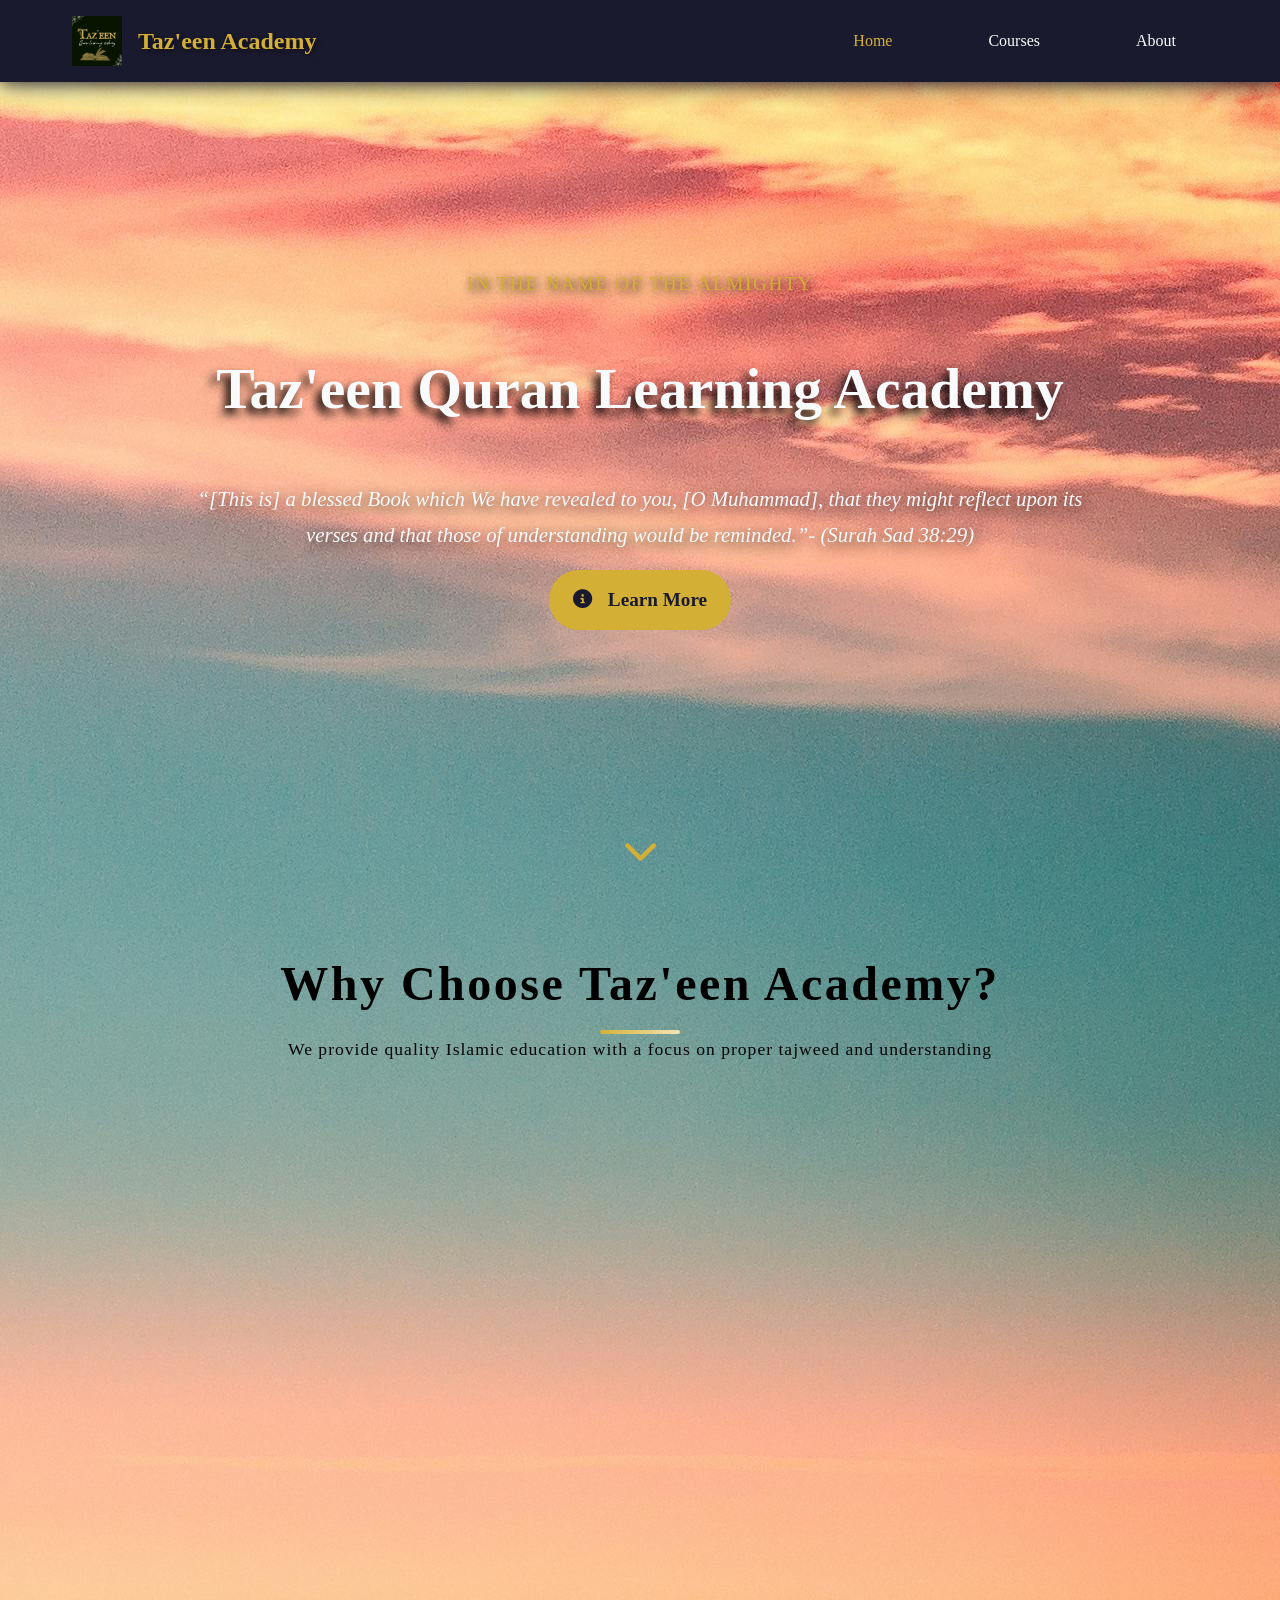
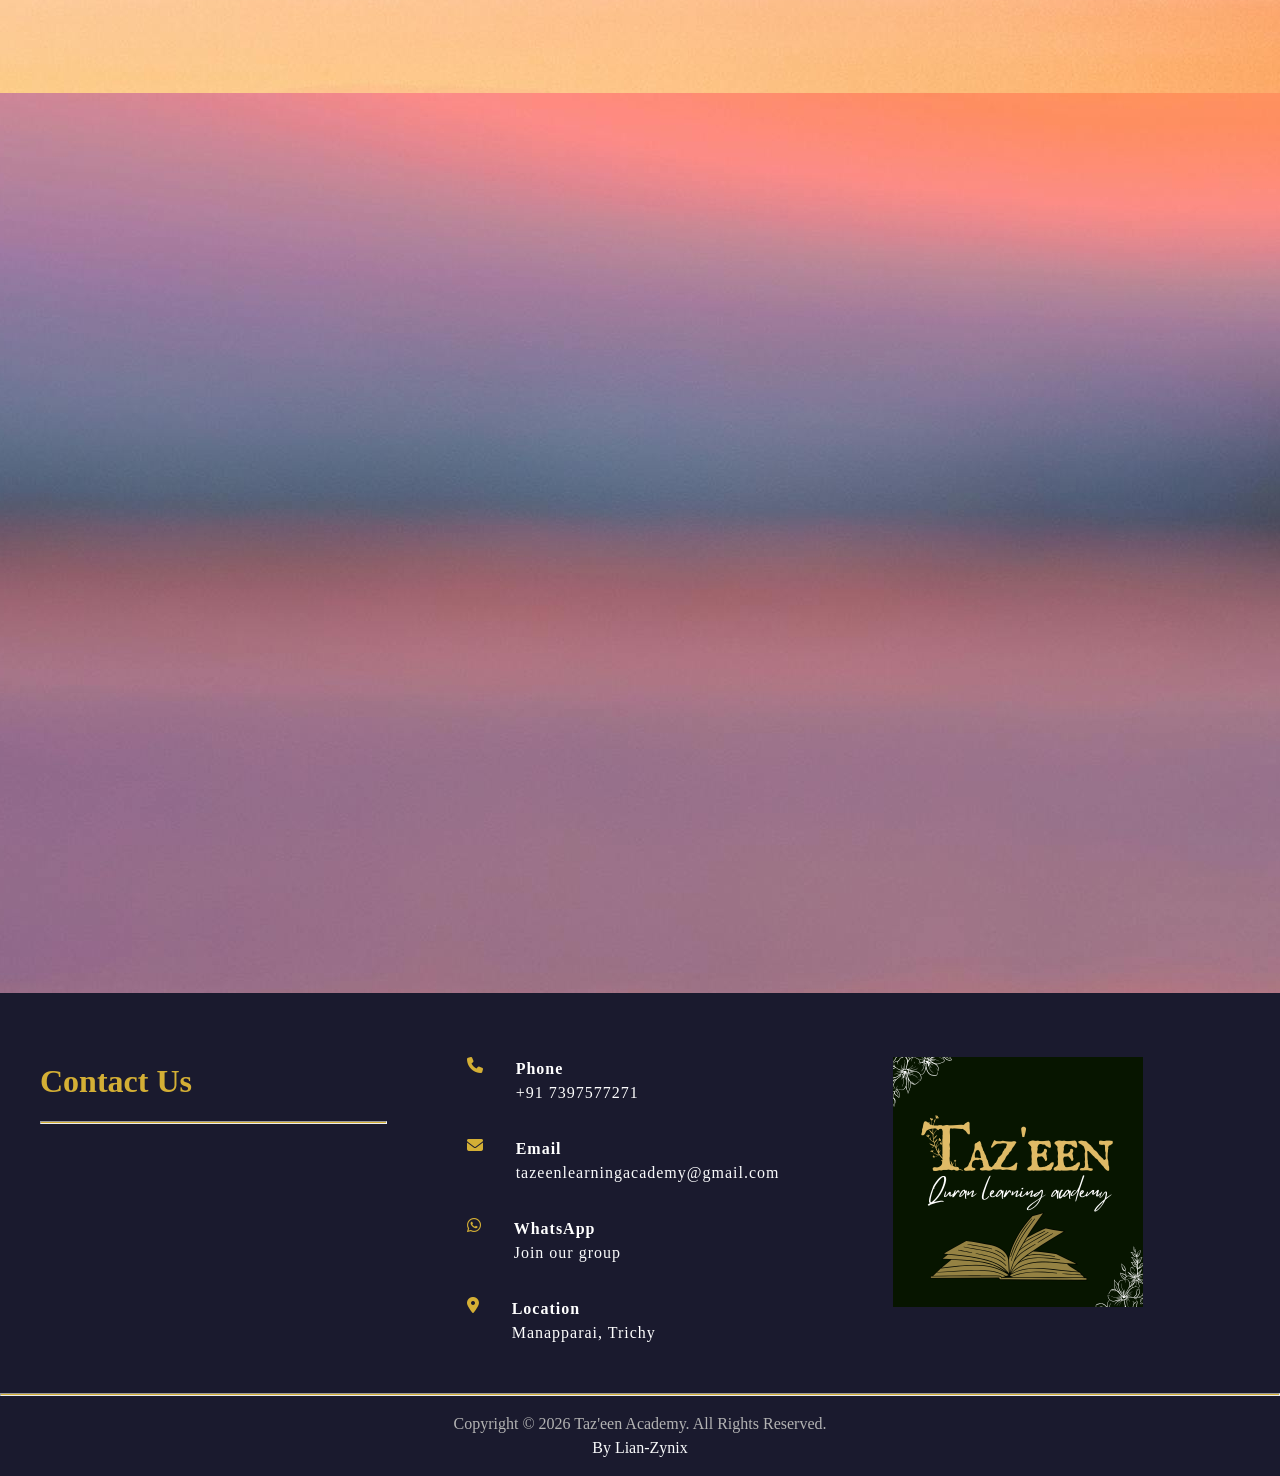
==== Taz'een Academy/index.html @ 97cbe6bc "Add files via upload" ====
<!DOCTYPE html>
<html lang="en">
<head>
    <meta charset="UTF-8">
    <meta name="viewport" content="width=device-width, initial-scale=1.0">
    <link rel="icon" type="image/png" href="Image/Tazeen.png">
    <title>Home | Taz'een Academy | Pool of Knowledge</title>
    <link rel="stylesheet" href="styles.css">
    <link rel="stylesheet" href="https://cdnjs.cloudflare.com/ajax/libs/font-awesome/6.4.0/css/all.min.css">
</head>
<body>

<!--Navigation Content-->

    <nav class="navbar">
        <div class="nav-container">
            <div class="logo">
                <img src="Image/Tazeen.png" alt="Taz'een Academy Logo" class="logo-icon">
                <span><a href="index.html" class="logo-text">Taz'een Academy</a></span>
            </div>
            <ul class="nav-menu">
                <li><a href="index.html" class="active" >Home</a></li>
                <li><a href="course.html">Courses</a></li>
                <!-- <li><a href="donate.html">Donate</a></li> -->
                <li><a href="about.html">About</a></li>
            </ul>
            <div class="hamburger">
                <span></span>
                <span></span>
                <span></span>
            </div>
        </div>
    </nav>

<!--Header Content-->

    <div class="hd">
        <div class="hd-content">
            <p class="hd-start">In The Name Of The Almighty</p>
            <h1 class="hd-title">Taz'een Quran Learning Academy</h1>
            <p class="hd-verse">“[This is] a blessed Book which We have revealed to you, [O Muhammad], that they might reflect upon its verses and that those of understanding would be reminded.”- (Surah Sad 38:29)</p>
            <div class="hd-buttons">
                <a href="about.html" class="btn-about">
                    <i class="fas fa-info-circle"></i> Learn More
                </a>
            </div>
        </div>
        <div class="scroll-down">
            <i class="fas fa-chevron-down"></i>
        </div>
    </div>

<!--Main Content-->

    <main class="mcon">
        <div class="mcon-head">
            <h2>Why Choose Taz'een Academy?</h2>
            <p>We provide quality Islamic education with a focus on proper tajweed and understanding</p>
        </div>
        <div class="fade-in">
            <div class="mcon-grid">
                <div class="mcon-card">
                    <div class="mcon-icon">
                        <i class="fas fa-quran"></i>
                    </div>
                    <h3>About Us</h3>
                    <p>Tazeen Learning Academy is dedicated to providing authentic Islamic knowledge with proper tajweed and
                        understanding. We believe in nurturing students with a strong foundation in Quran and Sunnah.</p>
                </div>
                <div class="mcon-card featured">
                    <div class="mcon-icon">
                        <i class="fas fa-bullseye"></i>
                    </div>
                    <h3>Our Mission</h3>
                    <p>To provide authentic Islamic knowledge with proper tajweed and understanding, making Quranic education accessible to all.</p>
                </div>
                <div class="mcon-card">
                    <div class="mcon-icon">
                        <i class="fas fa-eye"></i>
                    </div>
                    <h3>Our Vision</h3>
                    <p>To build confident students grounded in Quran and Sunnah, ready to practice and share Islamic knowledge from a young age.</p>
                </div>
            </div>
        </div>
    </main>

<!--CTA Section-->

    <div class="info-section">
        <div class="fade-in">
            <div class="info-container">
                <div class="info-sect-left">
                    <div class="info-sect-left-inner">
                        <h2>Start Your Quran Learning Journey<br>Today!</h2>
                        <p>Join our WhatsApp group and connect with our community of learners</p>
                        <a href="https://chat.whatsapp.com/HUBTLFQeHXgHSsPPUYZzx8" target="_blank" class="btn-whatsapp">
                            <i class="fab fa-whatsapp"></i> Chat with us
                        </a>
                        <p>Whether you have a question, want to start a project or simply want to connect. Feel free to send us a message in the contact form</p>
                    </div>
                </div>
                <div class="info-sect-right">
                    <div class="info-sect-right-inner">
                        <h2>Ready? Join Us!</h2>
                        <section class="form">
                            <form action="https://formsubmit.co/mohamedaslam0709@gmail.com" method="POST">
                                <!--/submit-form-endpoint-->
                                <!-- Text Input -->
                                <div class="form-group">
                                    <label for="fullname">Full Name:</label>
                                    <input type="text" id="fullname" name="fullname" required>
                                </div>
                                <!-- Email Input -->
                                <div class="form-group">
                                    <label for="email">Email Address:</label>
                                    <input type="email" id="email" name="email" required>
                                </div>
                                <!-- Tel Input -->
                                <div class="form-group">
                                    <label for="phone">Phone Number:</label>
                                    <input type="tel" id="phone" name="phone" pattern="[0-9]{10}" required>
                                </div>
                                <!-- Textarea -->
                                <div class="form-group">
                                    <label for="notes">Additional Notes:</label>
                                    <textarea id="notes" name="notes" rows="3"></textarea>
                                </div>
                                <!-- Submit Button -->
                                <div class="form-group">
                                    <button type="submit" class="submit-btn">
                                        Submit Information
                                    </button>
                                </div>
                            </form>
                        </section>
                    </div>
                </div>
            </div>
        </div>
    </div>

<!--Footer Content-->

    <footer class="footer">
        <div class="footer-content">
            <div class="footer-section">
                <h1>Contact Us</h1>
                <hr>
            </div>
            <div class="footer-section">
                <div class="footer-item">
                    <i class="fas fa-phone"></i>
                    <div>
                        <h4>Phone</h4>
                        <p>+91 7397577271</p>
                    </div>
                </div>
                <div class="footer-item">
                    <i class="fas fa-envelope"></i>
                    <div>
                        <h4>Email</h4>
                        <a href="mailto:tazeenlearningacademy@gmail.com">tazeenlearningacademy@gmail.com</a>
                    </div>
                </div>
                <div class="footer-item">
                    <i class="fab fa-whatsapp"></i>
                    <div>
                        <h4>WhatsApp</h4>
                        <a href="https://chat.whatsapp.com/HUBTLFQeHXgHSsPPUYZzx8" target="_blank">Join our group</a>
                    </div>
                </div>
                <div class="footer-item">
                    <i class="fas fa-map-marker-alt"></i>
                    <div>
                        <h4>Location</h4>
                        <p>Manapparai, Trichy</p>
                    </div>
                </div>
            </div>
            <div class="footer-icon">
                <img src="Image/Tazeen.png" alt="Taz'een Academy Logo" class="logo-icon bottom">
            </div>
        </div>
        <div class="footer-bottom">
            <hr><p>Copyright &copy; 2026 Taz'een Academy. All Rights Reserved.<br>
            <a href="mailto:lianzynix.official@gmail.com">By Lian-Zynix</a>
        </div>
    </footer>

<!--Mobile Menu Content-->

    <script>

        // Mobile menu toggle:

            const hamburger = document.querySelector('.hamburger');
            const navMenu = document.querySelector('.nav-menu');
    
            hamburger.addEventListener('click', () => {
                navMenu.classList.toggle('active');
                hamburger.classList.toggle('active');
            });

        // Close menu when clicking a link:

            document.querySelectorAll('.nav-menu li a').forEach(link => {
                link.addEventListener('click', () => {
                    navMenu.classList.remove('active');
                    hamburger.classList.remove('active');
                });
            });

        // Scroll to see animation for class 'fade-in':
        const fadeElements = document.querySelectorAll('.fade-in');

        // Creating an Intersection Observer:

        const observer = new IntersectionObserver((entries) => {
            entries.forEach(entry => {
                if (entry.isIntersecting) {
                    // Add the 'active' class when the element is in view
                    entry.target.classList.add('active');
                } else {
                    // Optionally remove the 'active' class when out of view
                    entry.target.classList.remove('active');
                }
            });
        }, {
            threshold: 0.2 // Trigger when 20% of the element is visible
        });
        // Observe each element
        fadeElements.forEach(el => observer.observe(el));

    </script>
</body>
</html>
---- Taz'een Academy/styles.css ----
/* Body-Content */

*{
    margin: 0;
    padding: 0;
    box-sizing: border-box;
}
body{
    color: hsl(210, 10%, 84%);
    line-height: 1.5;
    background: url(Image/bgimg2.jpg) center;
}

/* Color Variables */

:root {
    --primary-color: hsl(142, 70%, 49%);
    --secondary-color: hsl(173, 77%, 31%);
    --accent-color: hsl(173, 86%, 20%);
    --dark-color: hsl(240, 28%, 14%);
    --light-color: hsl(210, 17%, 98%);
    --gold-color: hsl(46, 65%, 52%);
    --gradient-primary: linear-gradient(135deg, hsl(229, 76%, 66%) 0%, hsl(270, 37%, 46%) 100%);
    --gradient-gold: linear-gradient(135deg, hsl(46, 65%, 52%) 0%, hsl(45, 74%, 84%) 100%);
}

/*Navigation-Content*/

.navbar{
    position: fixed;
    top: 0;
    right: 0;
    left: 0;
    background: hsl(240, 28%, 14%);
    backdrop-filter: blur(10px);
    z-index: 1000;
    box-shadow: 0 2px 20px var(--dark-color);
}
.nav-container{
    max-width: 1200px;
    margin: auto;
    padding: 1rem 2rem;
    display: flex;
    align-items: center;
    justify-content: space-between;
}
.logo{
    display: flex;
    justify-content: center;
    align-items: center;
    gap: 1rem;
}
.logo-icon{
    height: 50px;
    width: auto;
}
.logo-text{
    font-size: 1.5rem;
    font-weight: bold;
    color: var(--gold-color);
    text-shadow: 2px 2px 4px hsla(0, 0%, 0%, 0.5);
}
a{
    text-decoration: none;
    color: var(--light-color);
}
ul{
    list-style: none;
}
.nav-menu{
    display: flex;
    gap: 2rem;
}
.nav-menu li a{
    border-radius: 5px;
    transition: all 0.3s ease;
    padding: 0.7rem 2rem;
    position: relative;
}
.nav-menu li a::after{
    content: '';
    position: absolute;
    bottom: 0;
    left: 50%;
    transform: translate(-50%);
    height: 2px;
    width: 0;
    background: var(--gold-color);
    transition: width 0.3s ease;
}
.nav-menu li a:hover::after{
    width: 80%;
}
.nav-menu li a:hover,
.nav-menu li a.active{
    color: var(--gold-color);
}
.hamburger{
    display: none;
    flex-direction: column;
    cursor: pointer;
    gap: 4px;
}
.hamburger span{
    width: 25px;
    height: 3px;
    background: var(--gold-color);
    border-radius: 2px;
    transition: all 0.3s ease;
}

/*Header-Content*/

.hd{
    position: relative;
    height: 100vh;
    color: var(--dark-color);
    display: flex;
    align-items: center;
    justify-content: center;
    text-align: center;
    padding: 0.2rem;
    top: 0;
    left: 0;
    right: 0;
    bottom: 10;
    background: url(Image/bgimg5.jpg);
    background-position: center;
    background-repeat: no-repeat;
    background-size: cover;
    z-index: 1;
}
.hd-content{
    position: relative;
    z-index: 2;
    max-width: 900px;
    animation: fadeInDown 1s ease;
}
@keyframes fadeInDown{
    from{
        opacity: 0;
        transform: translateY(-70px);
    }
    to{
        opacity: 1;
        transform: translateY(0px);
    }
}
.hd-start{
    color: var(--gold-color);
    font-size: 1.2rem;
    margin-bottom: 1rem;
    letter-spacing: 1.7px;
    text-shadow: 2px 2px 10px hsl(0, 0%, 0%);
    text-transform: uppercase;
}
.hd-title{
    font-family: 'Times New Roman', Times, serif;
    font-size: 3.6rem;
    margin: 3rem 0;
    color: var(--light-color);
    text-shadow: -5px 6px 10px hsl(0, 0%, 0%);
}
.hd-verse{
    color: var(--light-color);
    font-size: 1.3rem;
    margin-bottom: 1rem;
    line-height: 1.75;
    font-style: italic;
    text-shadow: 2px 3px 15px hsl(0, 0%, 0%);
}
.hd-buttons{
    display: flex;
    gap: 2rem;
    justify-content: center;
    flex-wrap: wrap;
}
.btn-about{
    background-color: var(--gold-color);
    color: var(--dark-color);
    font-size: 1.2rem;
    padding: 1rem 1.5rem;
    border-radius: 50px;
    font-weight: bold;
    display: flex;
    align-items: center;
    gap: 1rem;
    transition: all 0.4s ease;
    box-shadow: 0 4px 15px var(--gradient-primary);
}
.btn-about:hover{
    transform: translateY(-2.5px);
    box-shadow: 0 4px 15px hsl(51, 79%, 29%);
}
.scroll-down i{
    color: var(--gold-color);
    font-size: 2.2rem;
}
.scroll-down{
    position: absolute;
    bottom: 30px;
    left: 50%;
    transform: translateX(-50%);
    z-index: 2;
    animation: bounce 2s infinite;
}
@keyframes bounce{
    0%,
    20%,
    50%,
    80%,
    100%{
        transform: translateX(-50%) translateY(0);
    }

    40%{
        transform: translateX(-50%) translateY(-10px);
    }

    60%{
        transform: translateX(-50%) translateY(-5px);
    }
}

/*Main Content*/

.mcon{
    padding: 3em 2em;
}
.mcon-head{
    text-align: center;
    margin-bottom: 2rem;
}
.mcon-head h2{
    font-size: 3rem;
    font-style: bold;
    color: hsl(0, 0%, 0%);
    margin-bottom: 1rem;
    display: inline-block;
    letter-spacing: 2.5px;
}
.mcon-head h2::after{
    content: '';
    position: absolute;
    height: 4px;
    bottom: -134px;
    left: 50%;
    transform: translateX(-50%);
    width: 80px;
    background: var(--gradient-gold);
    border-radius: 2px;
}
.mcon-head p{
    color: hsl(0, 0%, 2%);
    font-size: 1.1rem;
    letter-spacing: 1px;
}
.mcon-grid{
    color: var(--dark-color);
    display: grid;
    grid-template-columns: repeat(auto-fit, minmax(300px, 1fr));
    max-width: 1200px;
    margin: 0 auto;
    gap: 2rem;
    animation: fadeIn 4s ease;
}
.mcon-card{
    padding: 2.5rem;
    margin-top: 20%;
    margin-bottom: 20%;
    border-radius: 15px;
    box-shadow: 0 10px 30px hsl(0, 0%, 0%);
    text-align: center;
    transition: all 0.3s ease;
    position: relative;
    overflow: hidden;
    background: var(--light-color);
}
.mcon-icon{
    padding: 20px;
    margin: 0 auto 2.5rem;
    font-size: 2rem;
    display: inline-block;
    background-color: var(--gold-color);
    border-radius: 50%;
    box-shadow: 2px 2px 10px;
    height: 80px;
    width: 80px;
    justify-content: center;
    color: hsl(240, 28%, 14%);
}
.mcon-card.featured{
    background: var(--gradient-primary);
    color: hsl(216, 33%, 97%);
}
.mcon-card h3{
    font-size: 1.5rem;
    margin-bottom: 1.2rem;
    color: var(--dark-color);
    font-family: 'Franklin Gothic Medium', 'Arial Narrow', Arial, sans-serif;
}
.mcon-card.featured h3{
    color: hsl(210, 17%, 98%);
}
.mcon-card.featured p,
.mcon-card p{
    line-height: 1.8;
    font-family: Cambria, Cochin, Georgia, Times, 'Times New Roman', serif;
}
.mcon-card::before{
    content: '';
    position: absolute;
    top: 0;
    left: 0;
    right: 0;
    transform: scaleX(0);
    background: var(--gold-color);
    height: 8px;
    transition: transform 0.3s ease;
}
.mcon-card:hover::before{
    transform: scaleX(1);
}
.mcon-card.featured:hover,
.mcon-card:hover{
    transform: translateY(-10px);
}

@keyframes fadeIn{
    from{
        opacity: 0;
        transform: translateY(80px);
    }
    to{
        opacity: 1;
        transform: translateY(0);
    }
}
.fade-in{
    opacity: 0;
    transform: translateY(50px);
    transition: opacity 0.6s ease, transform 0.6s ease;
}
.fade-in.active{
    opacity: 1;
    transform: translateY(0);
}

/* CTA-Content */

.info-section{
    display: grid;
    place-items: center;
    background: url(Image/bgimg3.jpg);
    background-position: center;
    color: var(--light-color);
    height: 100vh;
}
.info-container{
    display: flex;
    margin: 0;
    padding: 0;
}
.info-sect-left{
    flex: 1;
    margin: 2rem;
    padding: 2rem;
}
.info-sect-left-inner{
    background-color: color-mix(in srgb, var(--dark-color),transparent 15%);
    border-radius: 10px;
    box-shadow: 0 10px 20px hsla(0, 0%, 0%, 0.3);
    text-align: center;
    transition: transform 0.3s ease;
    width: 80%;
}
.info-sect-left-inner:hover{
    transform: translateY(-10px);
}
.info-sect-left h2{
    font-size: 2.5rem;
    padding: 1rem;
}
.info-sect-left p{
    font-size: 1.2rem;
    padding: 2rem;
}
.btn-whatsapp{
    background-color: hsla(0, 0%, 0%, 0.40);
    color: hsl(106, 90%, 35%);
    border-style: linear;
    padding: 1rem;
    font-size: 1.2rem;
    border-radius: 20px;
    cursor: pointer;
    transition-duration: 0.5s;
}
.btn-whatsapp:hover{
    background-color: hsl(106, 90%, 35%);
    color: white;
    box-shadow: 1px 1px 10px hsl(0, 63%, 60%);
    transition-duration: 0.5s;
}
.btn-whatsapp:active{
    opacity: 0.4;
}
.info-sect-right{
    flex: 1;
}
.info-sect-right-inner{
    background-color: color-mix(in srgb, var(--dark-color),transparent 15%);
    padding: 1rem;
    border-radius: 10px;
    box-shadow: 0 10px 20px hsla(0, 0%, 0%, 0.3);
    text-align: center;
    transition: transform 0.3s ease;
    width: 80%;
}
.info-sect-right-inner:hover{
    transform: translateY(-10px);
}
.info-sect-right h2{
    font-size: 2.5rem;
    margin-bottom: 1.5rem;
}
.form-group :not(.submit-btn){
    margin-bottom: 1.5rem;
    text-align: left;
}
.form-group label{
    display: block;
    font-size: 1rem;
    margin-bottom: 0.5rem;
    color: var(--gold-color);
}
.form-group input,
.form-group select,
.form-group textarea{
    width: 100%;
    padding: 0.8rem;
    font-size: 1rem;
    border: 2px solid var(--light-color);
    border-radius: 5px;
    background: transparent;
    color: var(--light-color);
    transition: border-color 0.3s ease;
}
.form-group input:focus,
.form-group select:focus,
.form-group textarea:focus{
    border-color: var(--gold-color);
    outline: none;
}
.submit-btn{
    display: inline-block;
    padding: 0.8rem 2rem;
    font-size: 1rem;
    font-weight: bold;
    color: var(--dark-color);
    background: var(--gold-color);
    text-align: center;
    border: none;
    border-radius: 5px;
    cursor: pointer;
    transition: all 0.3s ease;
}
.submit-btn:hover{
    background: var(--light-color);
    color: var(--dark-color);
    box-shadow: 0 5px 15px rgba(0, 0, 0, 0.3);
    cursor: pointer;
}

/* Footer-Content */


.footer{
    background: var(--dark-color);
    padding: 4rem 0;
    padding-bottom: 1rem;
}
.footer-section h1{
    color: var(--gold-color);
    font-size: 2rem;
}
.footer hr{
    background-color: var(--gold-color);
    height: 3px;
    margin: 1rem 0;
    text-align: center;
}
.footer-item{
    display: flex;
    align-items: flex-start;
    gap: 2rem;
    margin-bottom: 2rem;
    color: white;
    letter-spacing: 1px;
    transition: all 0.3s ease;
}
.footer-item p:hover,
.footer-item a:hover,
.footer-item i{
    cursor: pointer;
    color: var(--gold-color);
    transition: all 0.3s ease;
}
.footer-section{
    background-color: var(--dark-color);
}
.footer-content{
    display: grid;
    max-width: 1200px;
    margin: 0 auto;
    grid-template-columns: repeat(auto-fit, minmax(250px,1fr));
    gap: 5rem;
}
.footer-bottom{
    text-align: center;
}
.footer-bottom p{
    color: hsl(0, 0%, 70%);
    font-size: 1rem;
}
.bottom{
    height: 250px;
}
.footer-icon{
    display: flex;
    width: 600px;
}

/* Responsive Design */

@media screen and (max-width: 915px){

    /* Navigation-Content */

    .nav-container{
        padding: 1rem;
    }
    .nav-menu{
        position: fixed;
        top: 80px;
        left: -100%;
        width: 100%;
        background: var(--dark-color);
        flex-direction: column;
        padding: 2rem;
        gap: 1rem;
        transition: left 0.3s ease;
    }
    .nav-menu.active{
        left: 0;
    }
    .logo-text{
        font-size: 1.4rem;
    }
    .nav-menu li a:hover::after{
        display: none;
    }
    .hamburger{
        display: flex;
    }
    .hamburger.active span:nth-child(1){
        transform: rotate(45deg) translate(5px, 5px);
    }
    .hamburger.active span:nth-child(2){
        opacity: 0;
    }
    .hamburger.active span:nth-child(3){
        transform: rotate(-45deg) translate(7px, -6px);
    }

/* Header-Content */

    .btn-about{
        display: none;
    }
    .hd-title{
        font-size: 2.2rem;
        letter-spacing: 1px;
        margin: 3rem auto;
    }
    .hd-start,
    .hd-verse{
        font-size: 1rem;
    }

/* Main-Content */

    .mcon{
        padding: 1rem;
    }
    .mcon-head h2{
        font-size: 2.2rem;
        letter-spacing: 1px;
    }
    .mcon-head h2::after{
        display: none;
    }
    .mcon-card{
        margin: 0 auto;
        padding: 2rem 1rem;
        margin-bottom: 2rem;
    }
    .mcon-card::before{
        transform: scaleX(1);
    }
    .mcon-grid{
        grid-template-columns: 1fr;
    }

/* CTA-Content */

    .info-section{
        height: auto;
    }
    .info-container{
        flex-direction: column;
        align-items: center;
    }
    .info-sect-left,
    .info-sect-right{
        width: 100%;
        padding: 1rem;
    }
    .info-sect-left-inner,
    .info-sect-right-inner{
        width: 100%;
    }
    .info-sect-left-inner h2,
    .info-sect-right-inner h2{
        font-size: 1.8rem;
    }
    .info-sect-left-inner p,
    .form-group label{
        font-size: 1rem;
    }

/* Footer-Content */

    .footer{
        padding: 1rem 1rem;
        padding-bottom: 0;
    }
    .footer-content{
        display: block;
    }
    .footer-content,
    .footer-item{
        gap: 1rem;
    }
    .footer-item p,
    .footer-item a,
    .footer-item i{
        font-size: 0.8rem;
        color: var(--gold-color);
    }
    .footer-item h4{
        font-size: 1rem;
    }
    .footer-section h1{
        font-size: 1.5rem;
    }
    .footer-icon{
        justify-content: center;
        width: 100%;
    }
    .footer-bottom{
        text-align: left;
    }
    .bottom{
        height: 150px;
    }
}
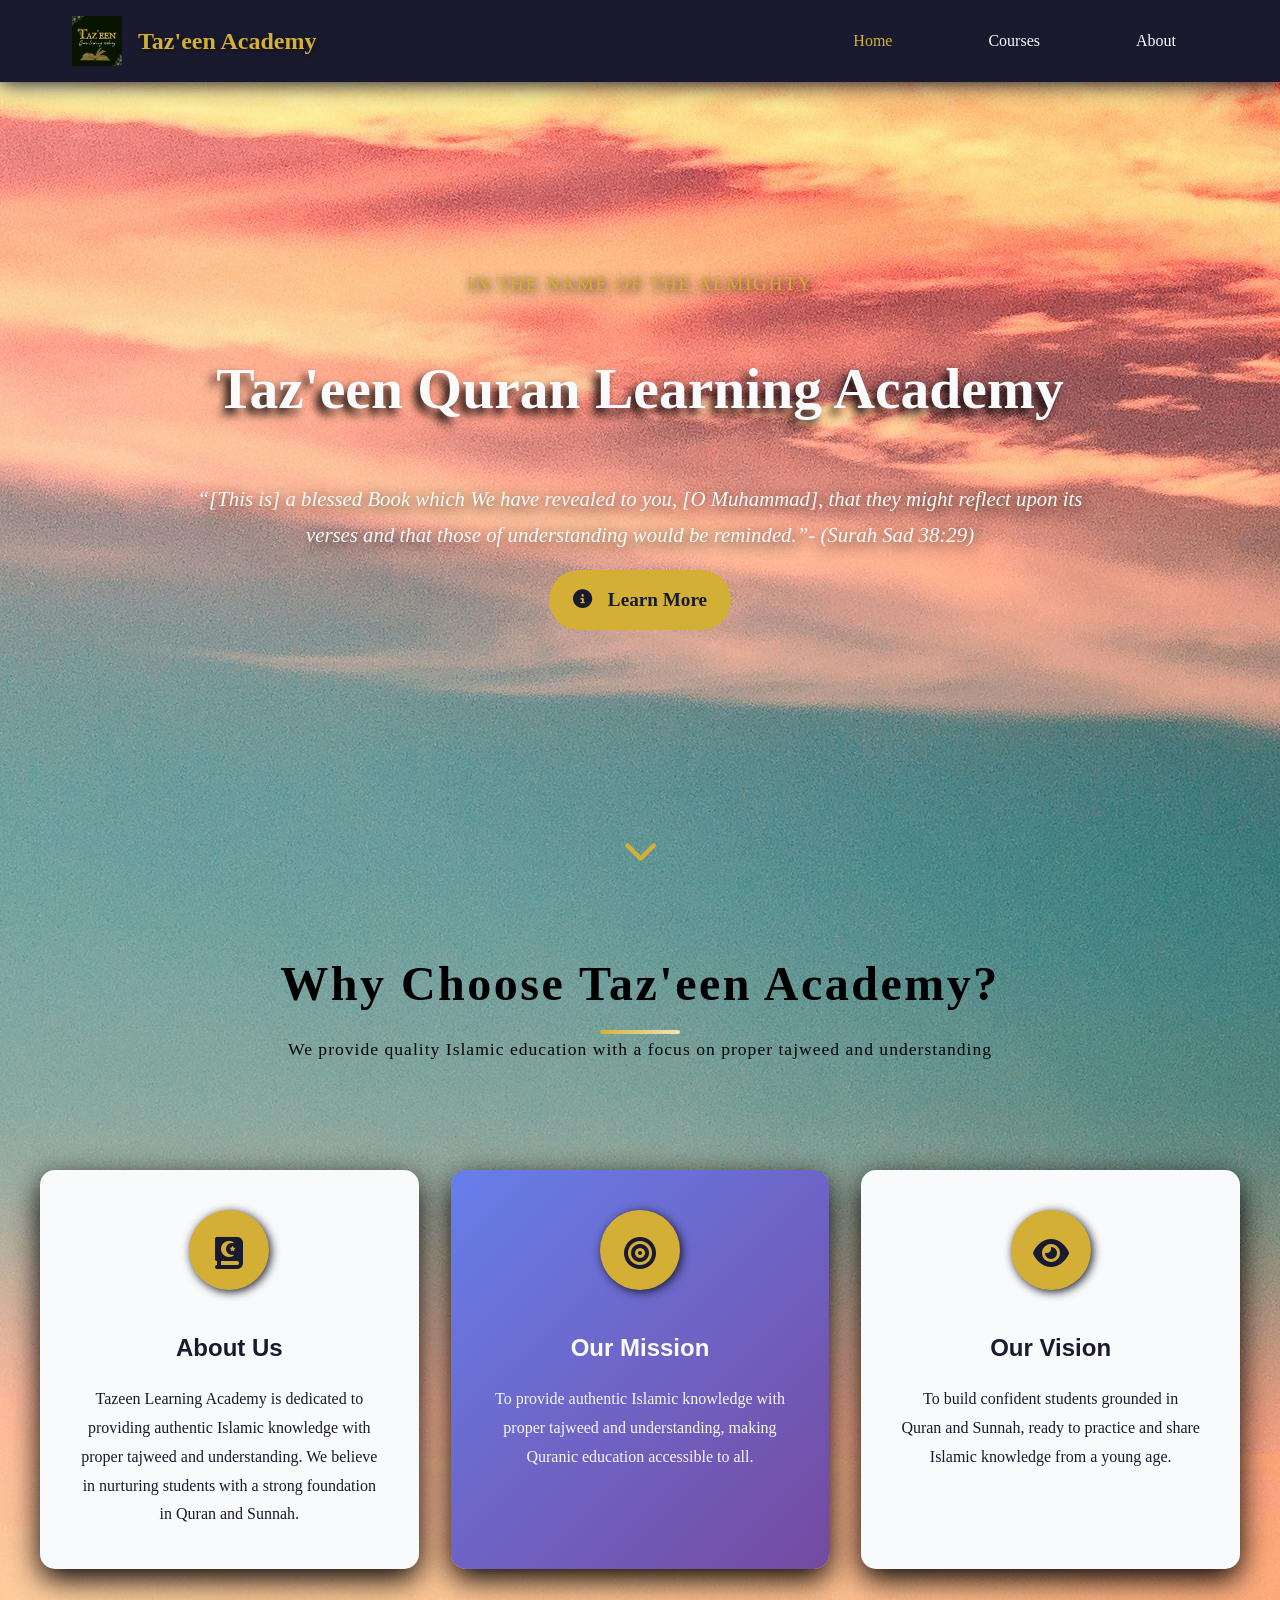
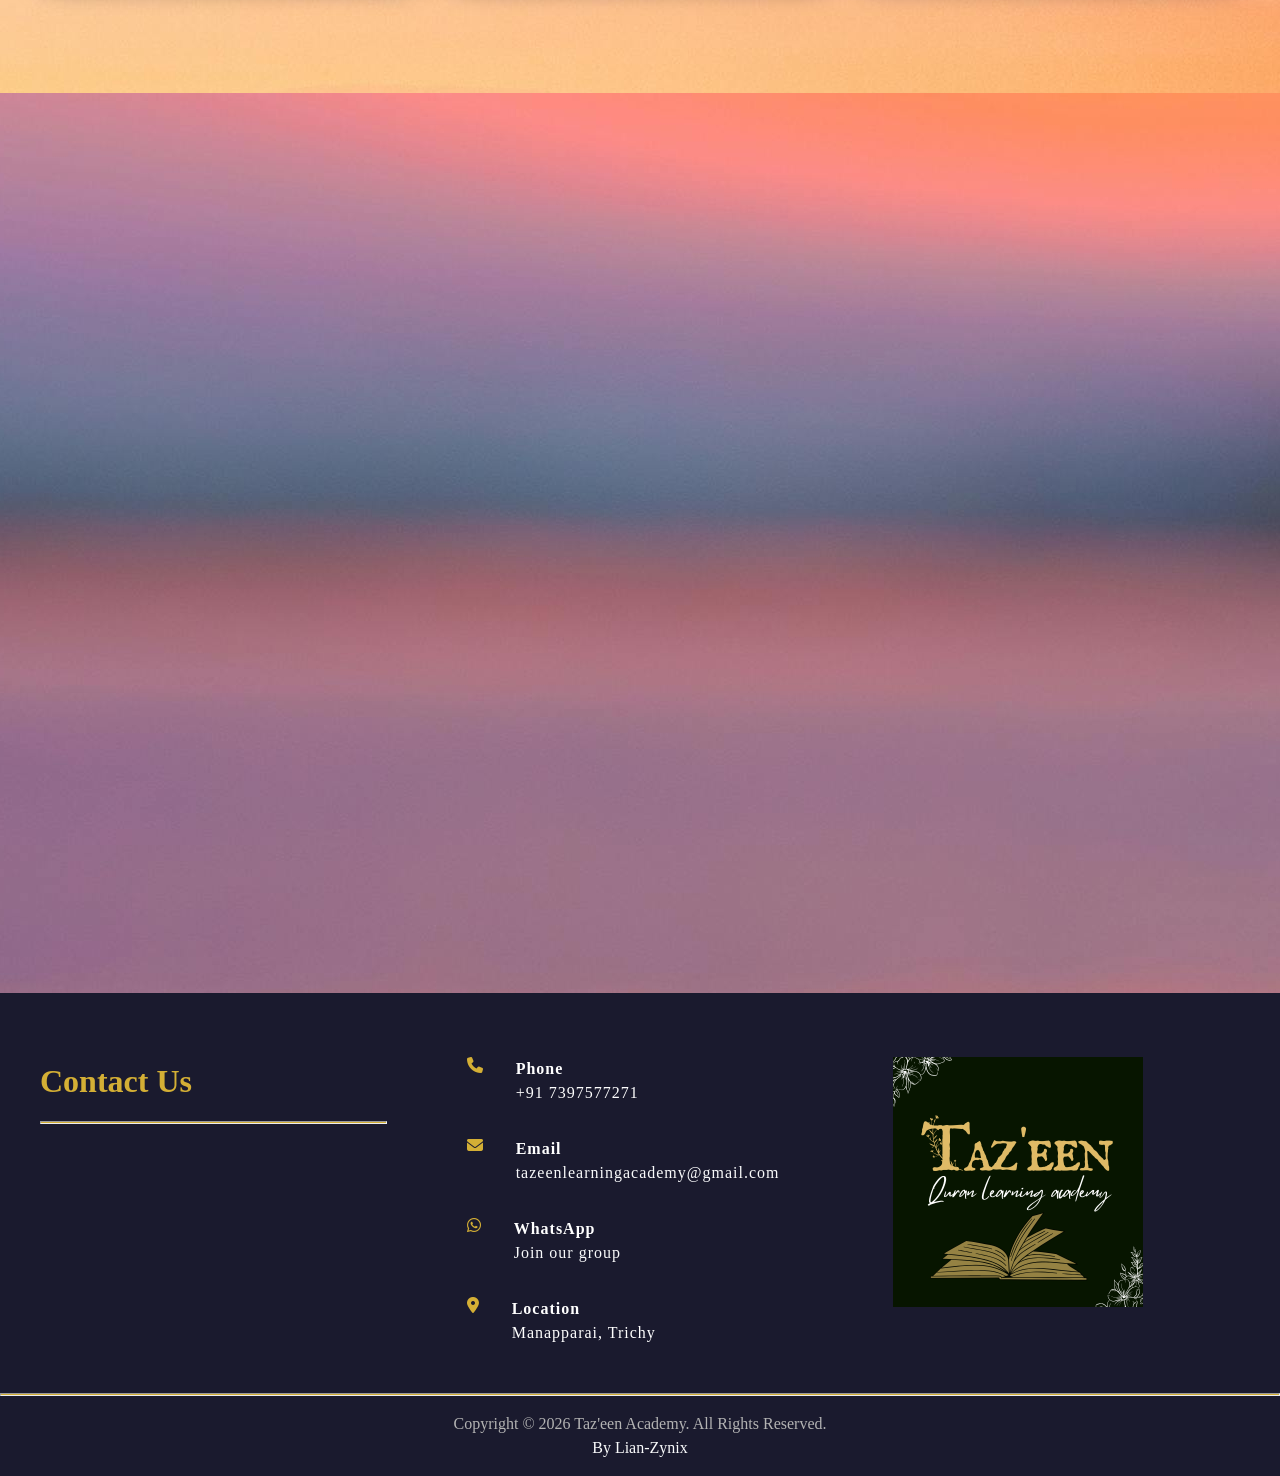
==== commit 52d47721: "Update index.html" ====
--- a/Taz'een Academy/index.html
+++ b/Taz'een Academy/index.html
@@ -21,7 +21,6 @@
             <ul class="nav-menu">
                 <li><a href="index.html" class="active" >Home</a></li>
                 <li><a href="course.html">Courses</a></li>
-                <!-- <li><a href="donate.html">Donate</a></li> -->
                 <li><a href="about.html">About</a></li>
             </ul>
             <div class="hamburger">
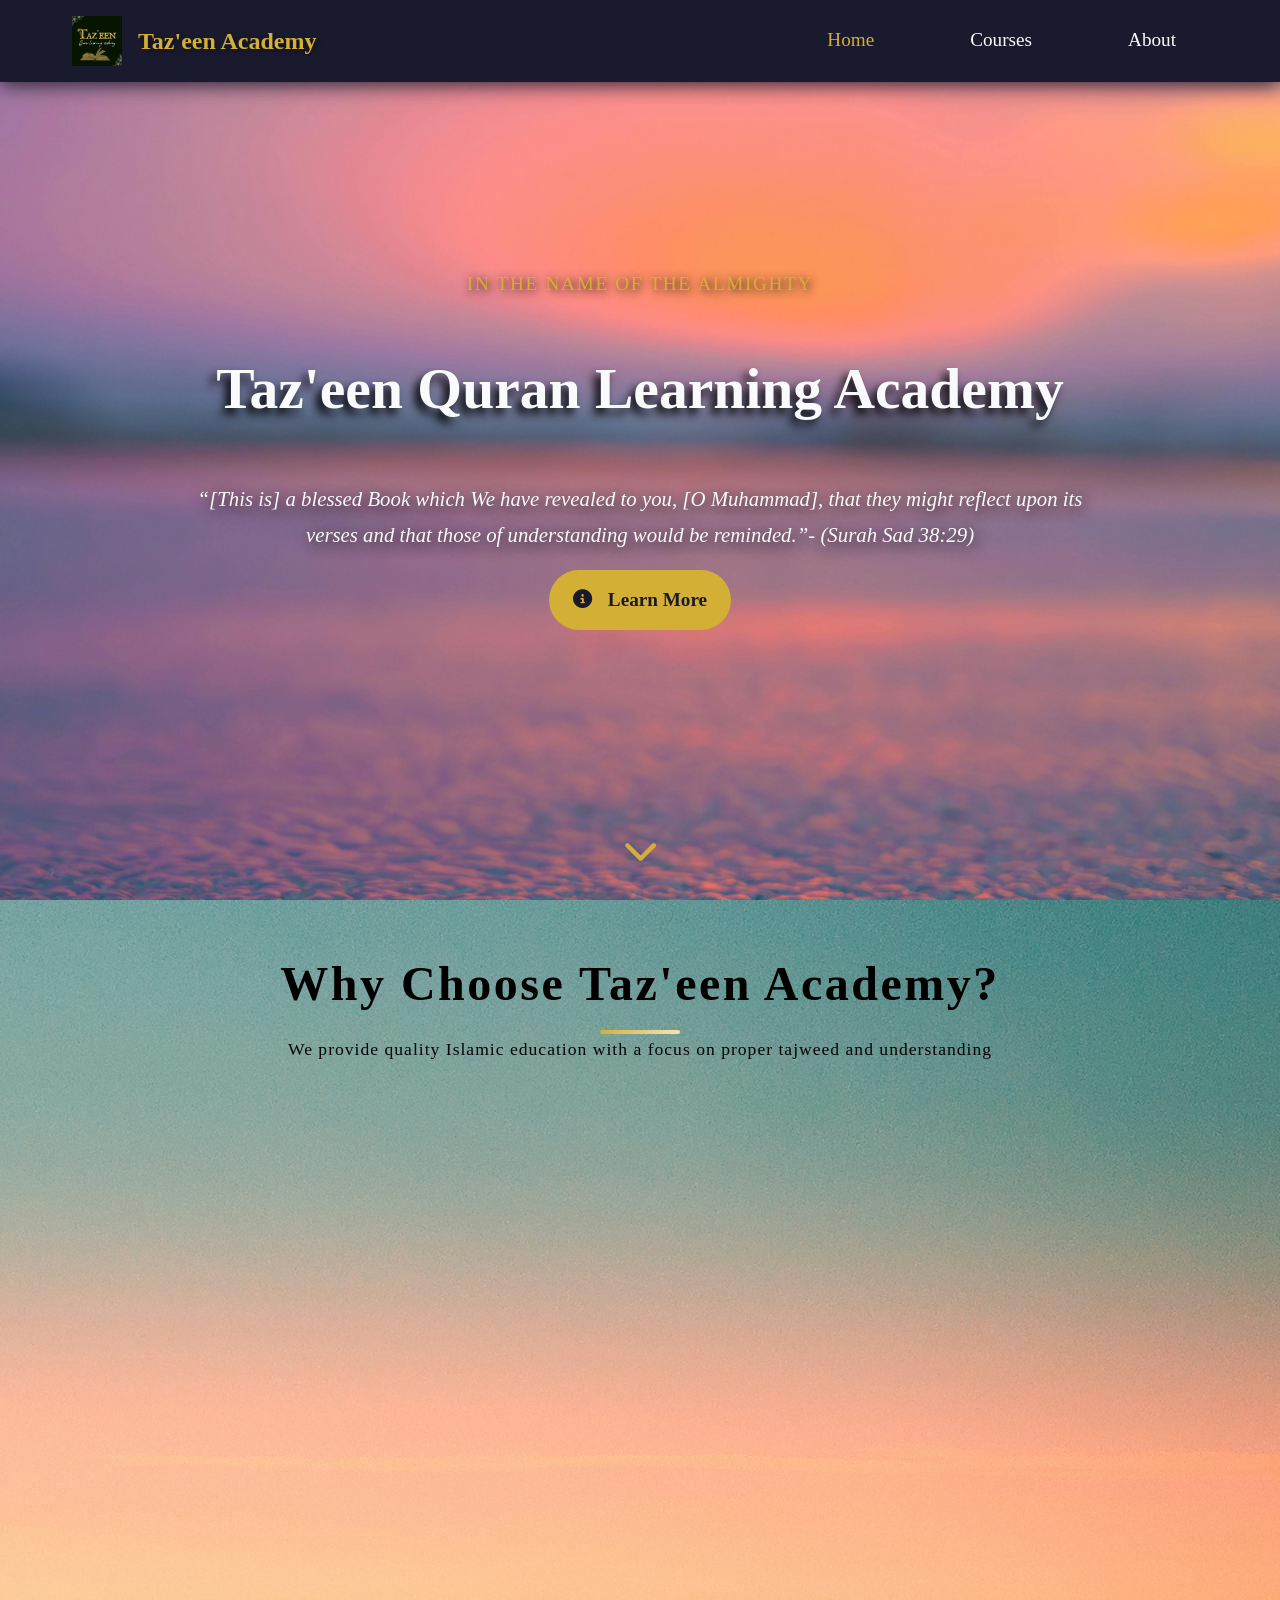
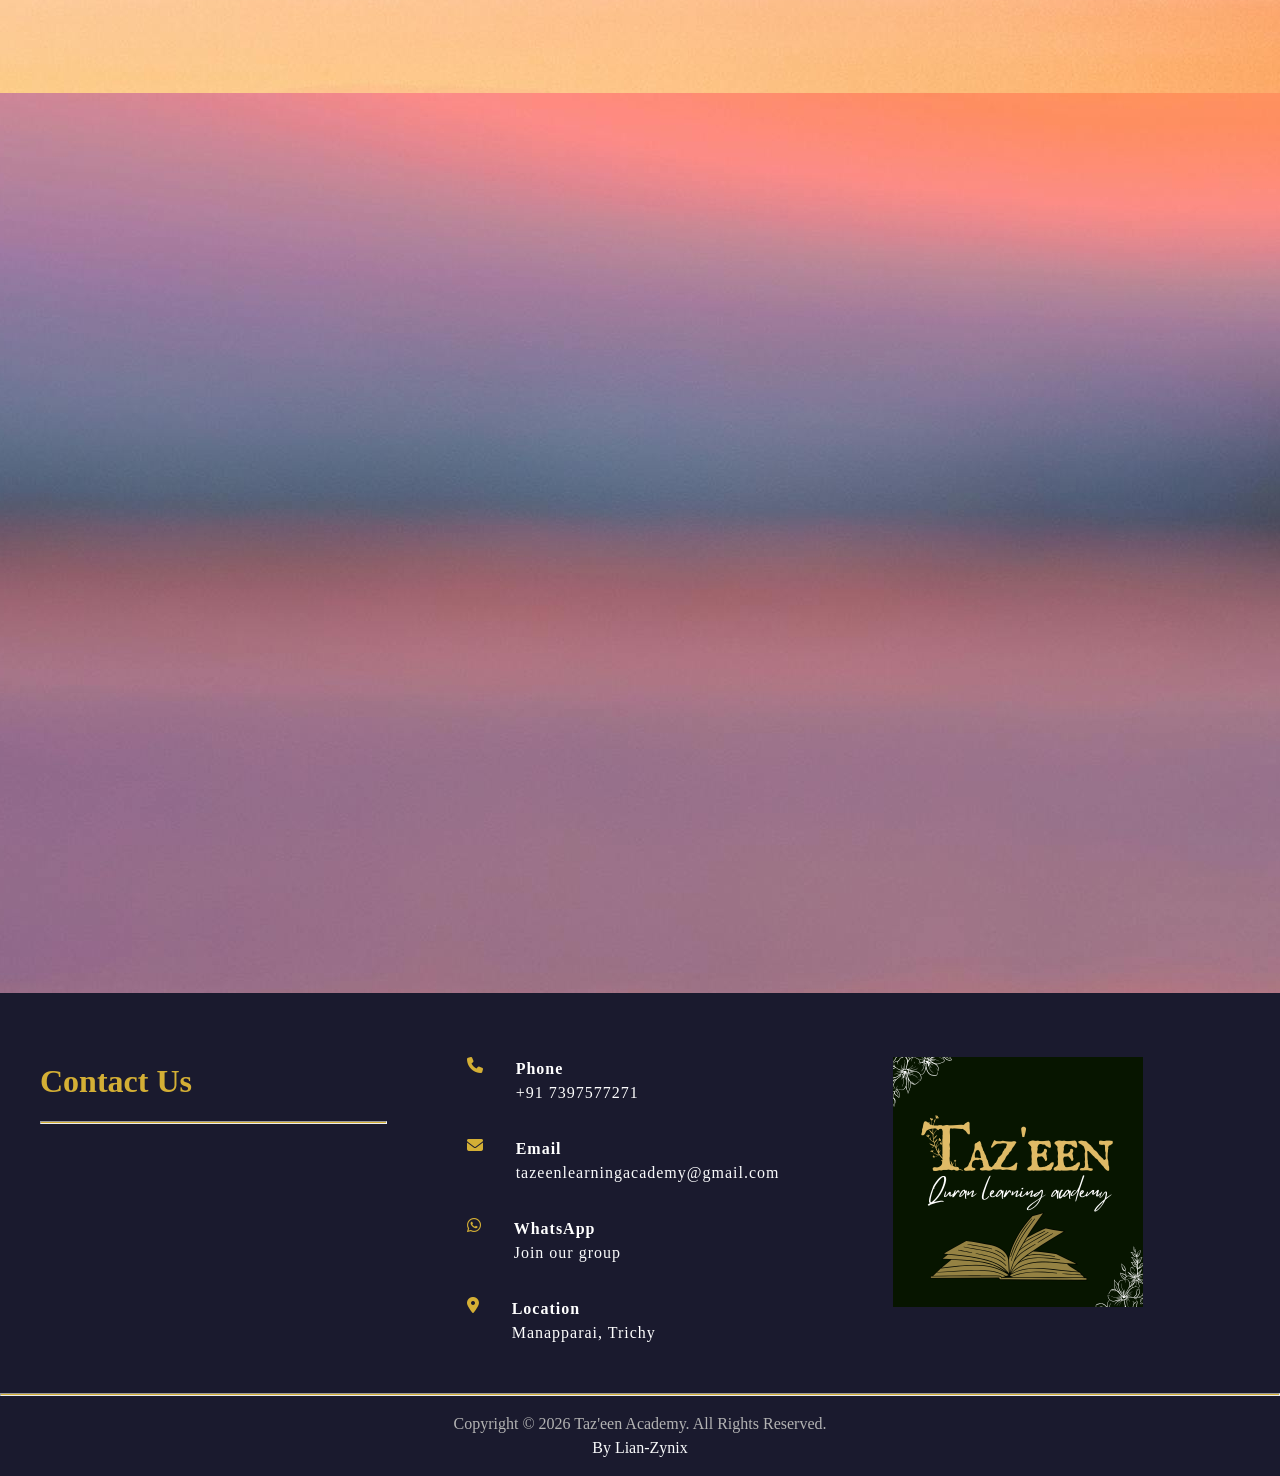
==== commit 6bd57233: "Form updated" ====
--- a/Taz'een Academy/index.html
+++ b/Taz'een Academy/index.html
@@ -103,33 +103,41 @@
                     <div class="info-sect-right-inner">
                         <h2>Ready? Join Us!</h2>
                         <section class="form">
-                            <form action="https://formsubmit.co/mohamedaslam0709@gmail.com" method="POST">
-                                <!--/submit-form-endpoint-->
+                            <form name="contact" method="POST" netlify netlify-honeypot="bot-field">
+                                
+                                <p style="display: none;">
+                                <label>Don't fill this out: <input name="bot-field"></label>
+                                </p>
+
                                 <!-- Text Input -->
                                 <div class="form-group">
-                                    <label for="fullname">Full Name:</label>
-                                    <input type="text" id="fullname" name="fullname" required>
-                                </div>
+                                <label for="fullname">Full Name:</label>
+                                <input type="text" id="fullname" name="fullname" required>
+                                </div>
+
                                 <!-- Email Input -->
                                 <div class="form-group">
-                                    <label for="email">Email Address:</label>
-                                    <input type="email" id="email" name="email" required>
-                                </div>
-                                <!-- Tel Input -->
-                                <div class="form-group">
-                                    <label for="phone">Phone Number:</label>
-                                    <input type="tel" id="phone" name="phone" pattern="[0-9]{10}" required>
-                                </div>
+                                <label for="email">Email Address:</label>
+                                <input type="email" id="email" name="email" required>
+                                </div>
+
+                                <!-- Phone Input -->
+                                <div class="form-group">
+                                <label for="phone">Phone Number:</label>
+                                <input type="tel" id="phone" name="phone" pattern="[0-9]{10}" required>
+                                </div>
+
                                 <!-- Textarea -->
                                 <div class="form-group">
-                                    <label for="notes">Additional Notes:</label>
-                                    <textarea id="notes" name="notes" rows="3"></textarea>
-                                </div>
+                                <label for="notes">Additional Notes:</label>
+                                <textarea id="notes" name="notes" rows="3"></textarea>
+                                </div>
+
                                 <!-- Submit Button -->
                                 <div class="form-group">
-                                    <button type="submit" class="submit-btn">
-                                        Submit Information
-                                    </button>
+                                <button type="submit" class="submit-btn">
+                                    Submit Information
+                                </button>
                                 </div>
                             </form>
                         </section>
--- a/Taz'een Academy/styles.css
+++ b/Taz'een Academy/styles.css
@@ -8,7 +8,7 @@
 body{
     color: hsl(210, 10%, 84%);
     line-height: 1.5;
-    background: url(Image/bgimg2.jpg) center;
+    background: url(Image/bgimg1.jpg) center;
 }
 
 /* Color Variables */
@@ -72,6 +72,7 @@
     gap: 2rem;
 }
 .nav-menu li a{
+    font-size: 1.2rem;
     border-radius: 5px;
     transition: all 0.3s ease;
     padding: 0.7rem 2rem;
@@ -124,7 +125,7 @@
     left: 0;
     right: 0;
     bottom: 10;
-    background: url(Image/bgimg5.jpg);
+    background: url(Image/bgimg3.jpg);
     background-position: center;
     background-repeat: no-repeat;
     background-size: cover;
@@ -351,7 +352,7 @@
 .info-section{
     display: grid;
     place-items: center;
-    background: url(Image/bgimg3.jpg);
+    background: url(Image/bgimg2.jpg);
     background-position: center;
     color: var(--light-color);
     height: 100vh;
